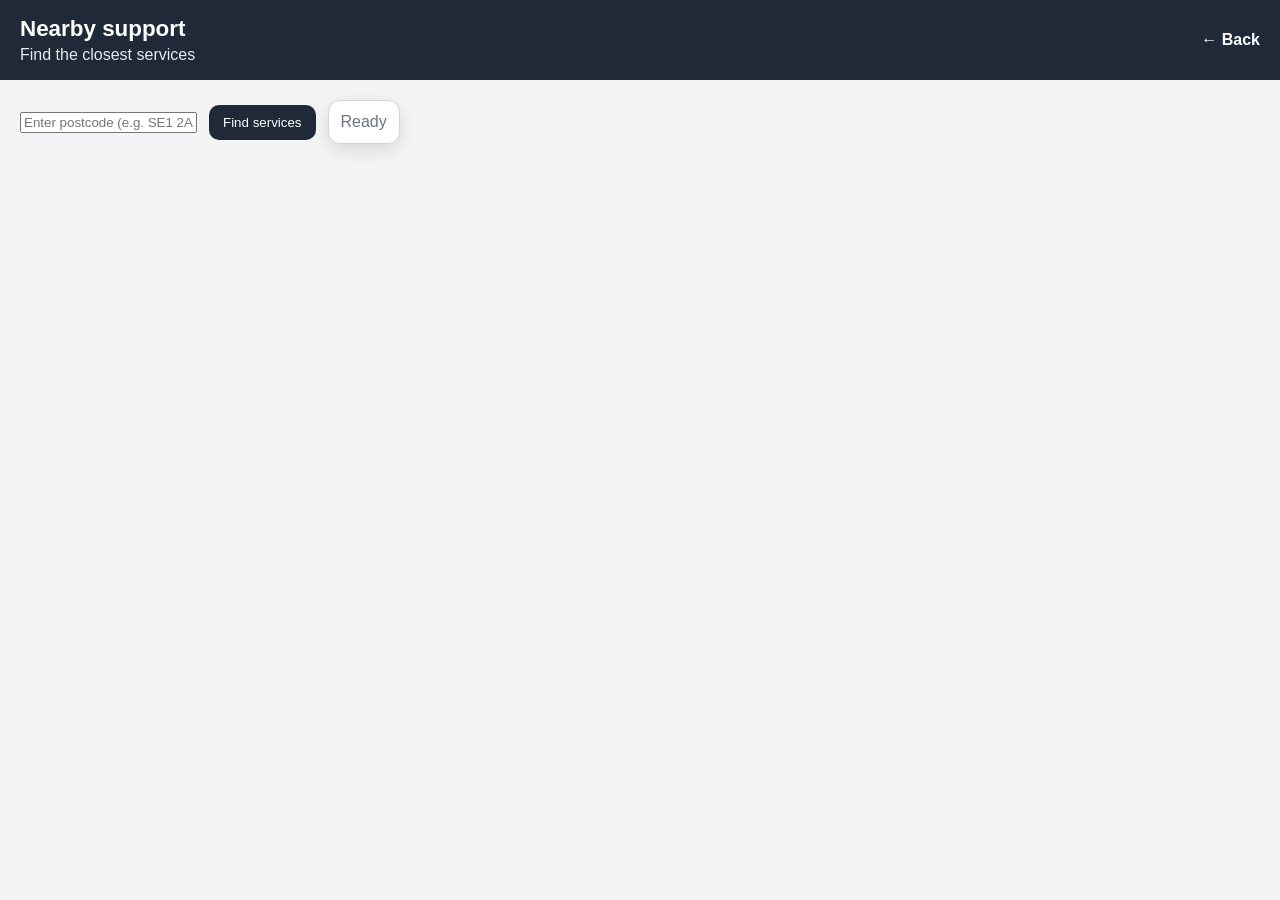
==== frontend/results.html @ 38171988 "Initial MVP commit" ====
<!DOCTYPE html>
<html lang="en">
<head>
<meta charset="UTF-8" />
<meta name="viewport" content="width=device-width, initial-scale=1.0" />
<title>Support Results</title>
<link rel="manifest" href="./manifest.json" />
<link rel="stylesheet" href="./styles.css" />
</head>
<body class="page-results">

<div class="app-shell">

<header class="app-header">
<div>
<h1 id="resultsTitle">Nearby support</h1>
<p id="resultsSubtitle">Find the closest services</p>
</div>
<a class="back-link" href="./index.html">← Back</a>
</header>

<main class="page-content">

<section class="results-toolbar">

<input
type="text"
id="postcodeInput"
placeholder="Enter postcode (e.g. SE1 2AA)"
class="postcode-input"
/>

<button id="searchBtn" class="primary-btn">
Find services
</button>

<div id="resultsStatus" class="status-box">
Ready
</div>

</section>

<section id="resultsList" class="results-list"></section>

</main>

</div>

<script src="./app.js"></script>
</body>
</html>
---- frontend/styles.css ----
:root {
  --bg: #f3f4f6;
  --panel: #ffffff;
  --text: #111827;
  --muted: #6b7280;
  --border: #d1d5db;
  --shadow: 0 6px 18px rgba(0, 0, 0, 0.12);
  --accent: #1f2937;
  --accent-2: #374151;
  --primary: #2563eb;
}

* {
  box-sizing: border-box;
}

html,
body {
  margin: 0;
  min-height: 100%;
  font-family: Arial, sans-serif;
  background: var(--bg);
  color: var(--text);
}

.app-shell {
  min-height: 100vh;
}

.app-header {
  background: var(--accent);
  color: white;
  padding: 16px 20px;
  display: flex;
  justify-content: space-between;
  align-items: center;
}

.app-header h1 {
  margin: 0 0 4px 0;
  font-size: 1.4rem;
}

.app-header p {
  margin: 0;
  opacity: 0.9;
}

.back-link {
  color: white;
  text-decoration: none;
  font-weight: bold;
}

.page-content {
  padding: 20px;
}

.hero-card,
.service-card,
.result-card,
.status-box {
  background: var(--panel);
  border: 1px solid var(--border);
  border-radius: 12px;
  box-shadow: var(--shadow);
}

.hero-card {
  padding: 18px;
  margin-bottom: 20px;
}

.hero-card h2 {
  margin-top: 0;
}

.category-grid {
  display: grid;
  grid-template-columns: repeat(auto-fit, minmax(220px, 1fr));
  gap: 16px;
}

.category-card {
  padding: 22px;
  min-height: 140px;
  border: none;
  border-radius: 14px;
  background: var(--panel);
  box-shadow: var(--shadow);
  text-align: left;
  cursor: pointer;
  transition: transform 0.15s ease;
}

.category-card:hover {
  transform: translateY(-2px);
}

.category-card-disabled {
  opacity: 0.55;
  cursor: not-allowed;
}

.category-title {
  display: block;
  font-size: 1.2rem;
  font-weight: bold;
  margin-bottom: 8px;
}

.category-subtitle {
  display: block;
  color: var(--muted);
  line-height: 1.4;
}

.results-toolbar {
  display: flex;
  gap: 12px;
  align-items: center;
  margin-bottom: 18px;
  flex-wrap: wrap;
}

.primary-btn {
  border: none;
  background: var(--accent);
  color: white;
  padding: 10px 14px;
  border-radius: 10px;
  cursor: pointer;
}

.status-box {
  padding: 12px;
  color: var(--muted);
}

.results-list {
  display: grid;
  gap: 14px;
}

.result-card {
  padding: 16px;
}

.result-card h3 {
  margin-top: 0;
  margin-bottom: 10px;
}

.result-meta {
  color: var(--muted);
  margin-bottom: 10px;
}

.result-actions {
  display: flex;
  gap: 10px;
  flex-wrap: wrap;
  margin-top: 12px;
}

.secondary-link,
.primary-link {
  display: inline-block;
  text-decoration: none;
  padding: 10px 12px;
  border-radius: 8px;
  font-weight: bold;
}

.primary-link {
  background: var(--accent);
  color: white;
}

.secondary-link {
  background: #e5e7eb;
  color: var(--text);
}

.service-layout {
  display: grid;
  grid-template-columns: 360px 1fr;
  min-height: calc(100vh - 80px);
}

.service-sidebar {
  padding: 16px;
  display: grid;
  gap: 14px;
  overflow-y: auto;
}

.service-card {
  padding: 16px;
}

.service-card h2,
.service-card h3 {
  margin-top: 0;
}

.service-map-section {
  padding: 16px 16px 16px 0;
}

#serviceMap {
  width: 100%;
  height: calc(100vh - 112px);
  border-radius: 14px;
  overflow: hidden;
  box-shadow: var(--shadow);
}

.directions-list {
  padding-left: 18px;
  margin-bottom: 0;
}

.directions-list li {
  margin-bottom: 10px;
}

.empty-state {
  background: white;
  padding: 18px;
  border-radius: 12px;
  border: 1px solid var(--border);
}

@media (max-width: 900px) {
  .service-layout {
    grid-template-columns: 1fr;
  }

  .service-map-section {
    padding: 0 16px 16px 16px;
  }

  #serviceMap {
    height: 55vh;
  }
}
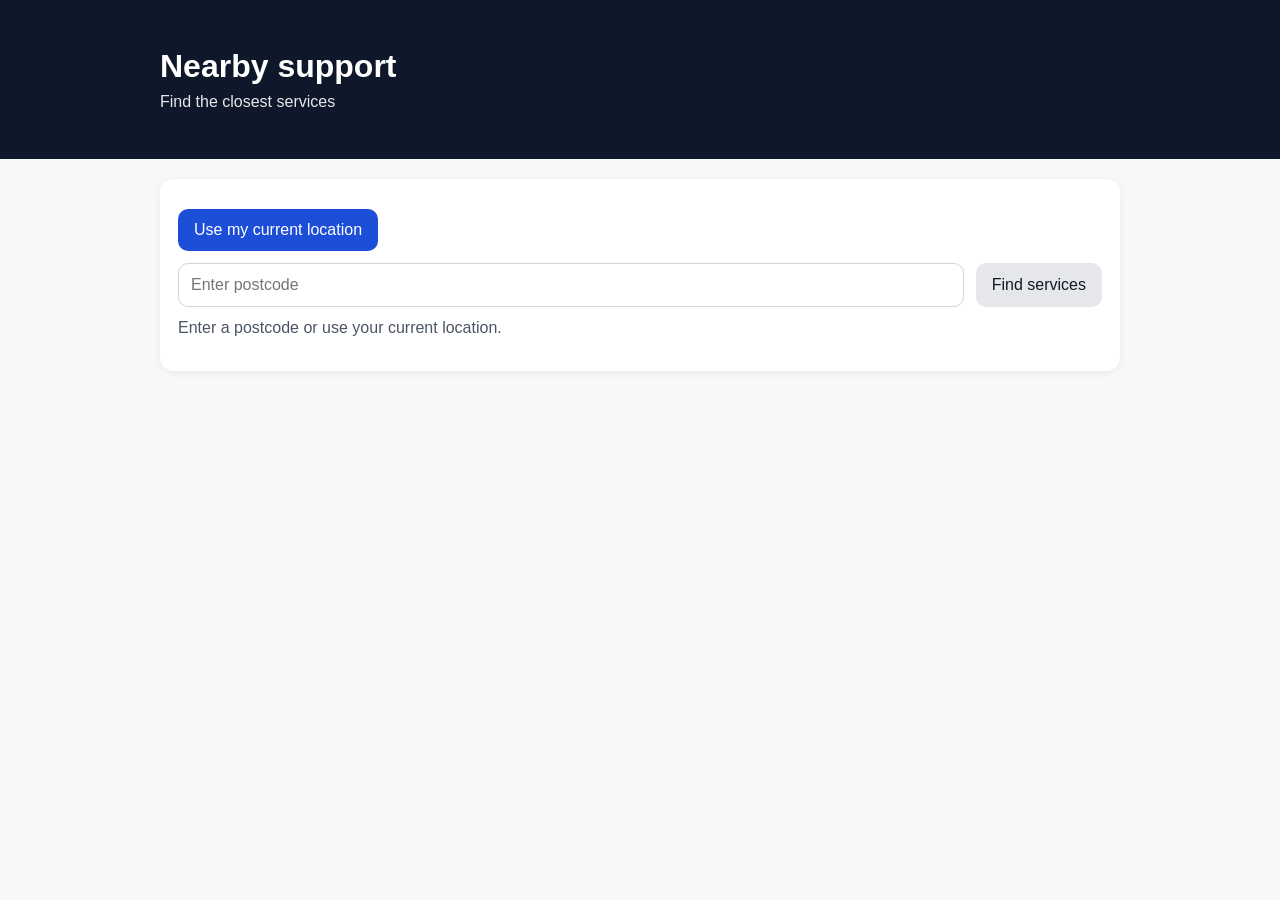
==== commit bac8eeac: "Add browser location support" ====
--- a/frontend/results.html
+++ b/frontend/results.html
@@ -1,51 +1,37 @@
 <!DOCTYPE html>
 <html lang="en">
 <head>
-<meta charset="UTF-8" />
-<meta name="viewport" content="width=device-width, initial-scale=1.0" />
-<title>Support Results</title>
-<link rel="manifest" href="./manifest.json" />
-<link rel="stylesheet" href="./styles.css" />
+  <meta charset="UTF-8" />
+  <meta name="viewport" content="width=device-width, initial-scale=1.0" />
+  <title>Nearby support</title>
+  <link rel="manifest" href="./manifest.json" />
+  <link rel="stylesheet" href="./styles.css" />
 </head>
-<body class="page-results">
+<body>
+  <header class="site-header">
+    <div class="container">
+      <h1>Nearby support</h1>
+      <p class="subtitle">Find the closest services</p>
+    </div>
+  </header>
 
-<div class="app-shell">
+  <main class="container">
+    <section class="location-panel">
+      <div class="location-actions">
+        <button id="resultsUseLocationBtn" class="primary-btn" type="button">Use my current location</button>
+      </div>
 
-<header class="app-header">
-<div>
-<h1 id="resultsTitle">Nearby support</h1>
-<p id="resultsSubtitle">Find the closest services</p>
-</div>
-<a class="back-link" href="./index.html">← Back</a>
-</header>
+      <div class="postcode-row">
+        <input id="postcodeInput" type="text" placeholder="Enter postcode" />
+        <button id="searchBtn" class="secondary-btn" type="button">Find services</button>
+      </div>
 
-<main class="page-content">
+      <p id="resultsStatus" class="status-text">Enter a postcode or use your current location.</p>
+    </section>
 
-<section class="results-toolbar">
+    <section id="resultsList" class="results-list"></section>
+  </main>
 
-<input
-type="text"
-id="postcodeInput"
-placeholder="Enter postcode (e.g. SE1 2AA)"
-class="postcode-input"
-/>
-
-<button id="searchBtn" class="primary-btn">
-Find services
-</button>
-
-<div id="resultsStatus" class="status-box">
-Ready
-</div>
-
-</section>
-
-<section id="resultsList" class="results-list"></section>
-
-</main>
-
-</div>
-
-<script src="./app.js"></script>
+  <script src="./app.js"></script>
 </body>
 </html>
--- a/frontend/styles.css
+++ b/frontend/styles.css
@@ -1,247 +1,131 @@
-:root {
-  --bg: #f3f4f6;
-  --panel: #ffffff;
-  --text: #111827;
-  --muted: #6b7280;
-  --border: #d1d5db;
-  --shadow: 0 6px 18px rgba(0, 0, 0, 0.12);
-  --accent: #1f2937;
-  --accent-2: #374151;
-  --primary: #2563eb;
+body {
+  margin: 0;
+  font-family: Arial, sans-serif;
+  background: #f7f8fa;
+  color: #1f2937;
 }
 
-* {
-  box-sizing: border-box;
+.container {
+  max-width: 960px;
+  margin: 0 auto;
+  padding: 20px;
 }
 
-html,
-body {
-  margin: 0;
-  min-height: 100%;
-  font-family: Arial, sans-serif;
-  background: var(--bg);
-  color: var(--text);
+.site-header {
+  background: #0f172a;
+  color: white;
+  padding: 28px 0;
 }
 
-.app-shell {
-  min-height: 100vh;
+.site-header h1 {
+  margin: 0 0 8px 0;
 }
 
-.app-header {
-  background: var(--accent);
-  color: white;
-  padding: 16px 20px;
-  display: flex;
-  justify-content: space-between;
-  align-items: center;
-}
-
-.app-header h1 {
-  margin: 0 0 4px 0;
-  font-size: 1.4rem;
-}
-
-.app-header p {
+.subtitle {
   margin: 0;
   opacity: 0.9;
 }
 
-.back-link {
-  color: white;
-  text-decoration: none;
-  font-weight: bold;
+.location-panel,
+.detail-card,
+.result-card {
+  background: white;
+  border-radius: 14px;
+  padding: 18px;
+  margin-bottom: 18px;
+  box-shadow: 0 2px 8px rgba(0, 0, 0, 0.06);
 }
 
-.page-content {
-  padding: 20px;
+.location-actions,
+.postcode-row,
+.service-actions {
+  display: flex;
+  gap: 12px;
+  flex-wrap: wrap;
+  margin-top: 12px;
 }
 
-.hero-card,
-.service-card,
-.result-card,
-.status-box {
-  background: var(--panel);
-  border: 1px solid var(--border);
-  border-radius: 12px;
-  box-shadow: var(--shadow);
+.postcode-row input {
+  flex: 1;
+  min-width: 220px;
+  padding: 12px;
+  border: 1px solid #d1d5db;
+  border-radius: 10px;
+  font-size: 16px;
 }
 
-.hero-card {
-  padding: 18px;
-  margin-bottom: 20px;
+.primary-btn,
+.secondary-btn {
+  border: none;
+  border-radius: 10px;
+  padding: 12px 16px;
+  font-size: 16px;
+  cursor: pointer;
+  text-decoration: none;
+  display: inline-block;
 }
 
-.hero-card h2 {
-  margin-top: 0;
+.primary-btn {
+  background: #1d4ed8;
+  color: white;
+}
+
+.secondary-btn {
+  background: #e5e7eb;
+  color: #111827;
+}
+
+.status-text,
+.helper-text {
+  margin-top: 12px;
+  color: #4b5563;
 }
 
 .category-grid {
   display: grid;
   grid-template-columns: repeat(auto-fit, minmax(220px, 1fr));
   gap: 16px;
+  margin-top: 16px;
 }
 
 .category-card {
-  padding: 22px;
-  min-height: 140px;
-  border: none;
+  background: white;
+  border: 1px solid #e5e7eb;
   border-radius: 14px;
-  background: var(--panel);
-  box-shadow: var(--shadow);
+  padding: 18px;
   text-align: left;
   cursor: pointer;
-  transition: transform 0.15s ease;
+  transition: 0.2s ease;
 }
 
 .category-card:hover {
-  transform: translateY(-2px);
+  border-color: #93c5fd;
+  transform: translateY(-1px);
 }
 
-.category-card-disabled {
-  opacity: 0.55;
-  cursor: not-allowed;
-}
-
-.category-title {
-  display: block;
-  font-size: 1.2rem;
-  font-weight: bold;
+.category-card h3 {
+  margin-top: 0;
   margin-bottom: 8px;
 }
 
-.category-subtitle {
-  display: block;
-  color: var(--muted);
-  line-height: 1.4;
-}
-
-.results-toolbar {
+.results-list {
   display: flex;
-  gap: 12px;
-  align-items: center;
-  margin-bottom: 18px;
-  flex-wrap: wrap;
-}
-
-.primary-btn {
-  border: none;
-  background: var(--accent);
-  color: white;
-  padding: 10px 14px;
-  border-radius: 10px;
-  cursor: pointer;
-}
-
-.status-box {
-  padding: 12px;
-  color: var(--muted);
-}
-
-.results-list {
-  display: grid;
+  flex-direction: column;
   gap: 14px;
 }
 
-.result-card {
-  padding: 16px;
+.service-map {
+  width: 100%;
+  height: 420px;
+  border-radius: 12px;
 }
 
-.result-card h3 {
-  margin-top: 0;
-  margin-bottom: 10px;
-}
-
-.result-meta {
-  color: var(--muted);
-  margin-bottom: 10px;
-}
-
-.result-actions {
-  display: flex;
-  gap: 10px;
-  flex-wrap: wrap;
-  margin-top: 12px;
-}
-
-.secondary-link,
-.primary-link {
-  display: inline-block;
-  text-decoration: none;
-  padding: 10px 12px;
-  border-radius: 8px;
-  font-weight: bold;
-}
-
-.primary-link {
-  background: var(--accent);
-  color: white;
-}
-
-.secondary-link {
-  background: #e5e7eb;
-  color: var(--text);
-}
-
-.service-layout {
-  display: grid;
-  grid-template-columns: 360px 1fr;
-  min-height: calc(100vh - 80px);
-}
-
-.service-sidebar {
-  padding: 16px;
-  display: grid;
-  gap: 14px;
-  overflow-y: auto;
-}
-
-.service-card {
-  padding: 16px;
-}
-
-.service-card h2,
-.service-card h3 {
-  margin-top: 0;
-}
-
-.service-map-section {
-  padding: 16px 16px 16px 0;
-}
-
-#serviceMap {
-  width: 100%;
-  height: calc(100vh - 112px);
-  border-radius: 14px;
-  overflow: hidden;
-  box-shadow: var(--shadow);
-}
-
-.directions-list {
-  padding-left: 18px;
-  margin-bottom: 0;
-}
-
-.directions-list li {
-  margin-bottom: 10px;
-}
-
-.empty-state {
-  background: white;
-  padding: 18px;
-  border-radius: 12px;
-  border: 1px solid var(--border);
-}
-
-@media (max-width: 900px) {
-  .service-layout {
-    grid-template-columns: 1fr;
+@media (max-width: 640px) {
+  .container {
+    padding: 16px;
   }
 
-  .service-map-section {
-    padding: 0 16px 16px 16px;
+  .service-map {
+    height: 320px;
   }
-
-  #serviceMap {
-    height: 55vh;
-  }
-}+}
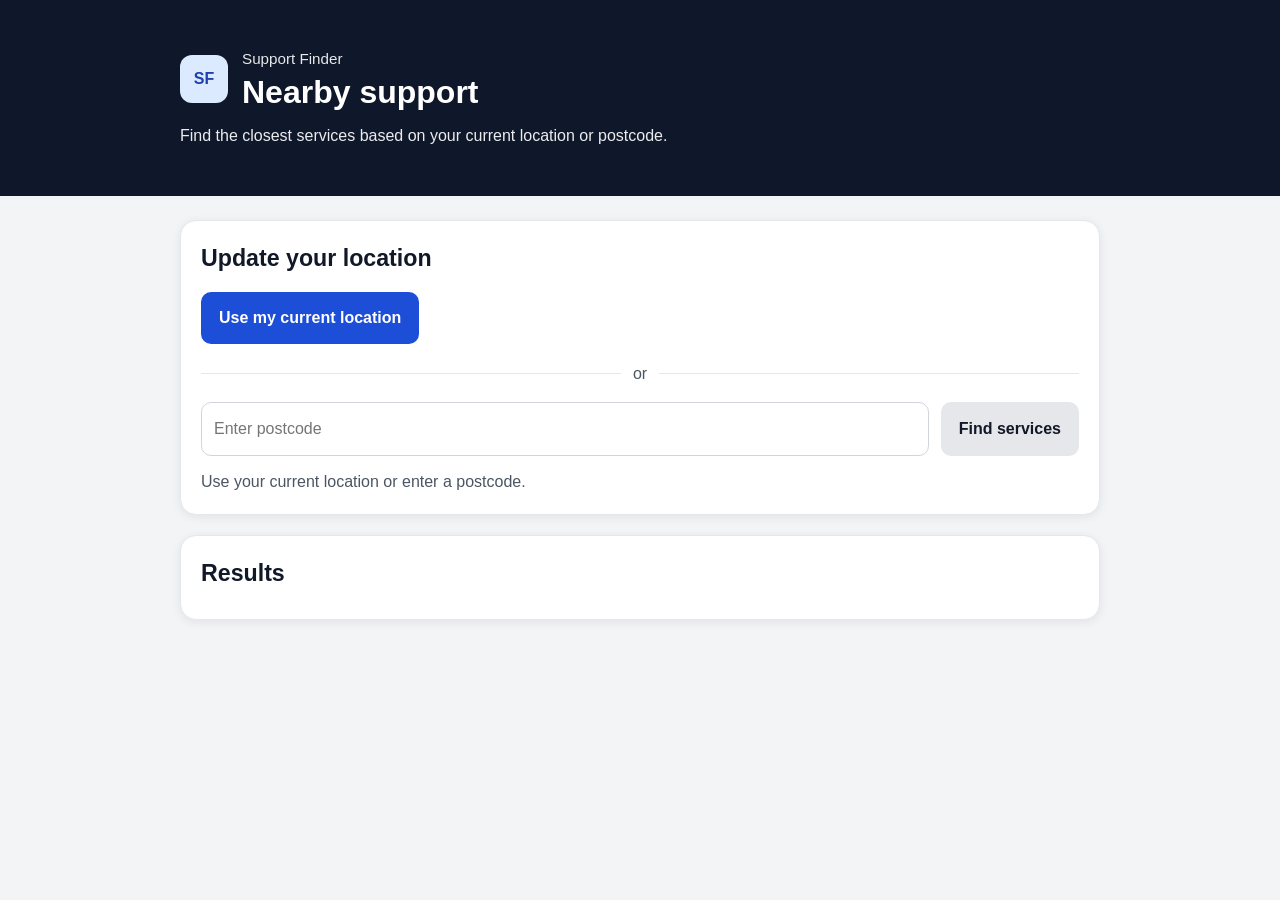
==== commit e5dabb2e: "Revamp GUI for simpler user experience" ====
--- a/frontend/results.html
+++ b/frontend/results.html
@@ -1,37 +1,63 @@
 <!DOCTYPE html>
 <html lang="en">
-<head>
-  <meta charset="UTF-8" />
-  <meta name="viewport" content="width=device-width, initial-scale=1.0" />
-  <title>Nearby support</title>
-  <link rel="manifest" href="./manifest.json" />
-  <link rel="stylesheet" href="./styles.css" />
-</head>
-<body>
-  <header class="site-header">
-    <div class="container">
-      <h1>Nearby support</h1>
-      <p class="subtitle">Find the closest services</p>
-    </div>
-  </header>
+  <head>
+    <meta charset="UTF-8" />
+    <meta name="viewport" content="width=device-width, initial-scale=1.0" />
+    <title>Nearby support</title>
+    <link rel="manifest" href="./manifest.json" />
+    <link rel="stylesheet" href="./styles.css" />
+  </head>
+  <body>
+    <a class="skip-link" href="#main-content">Skip to main content</a>
 
-  <main class="container">
-    <section class="location-panel">
-      <div class="location-actions">
-        <button id="resultsUseLocationBtn" class="primary-btn" type="button">Use my current location</button>
+    <header class="site-header">
+      <div class="container">
+        <div class="brand-row">
+          <div class="brand-mark" aria-hidden="true">SF</div>
+          <div>
+            <p class="eyebrow">Support Finder</p>
+            <h1>Nearby support</h1>
+          </div>
+        </div>
+        <p class="subtitle">Find the closest services based on your current location or postcode.</p>
       </div>
+    </header>
 
-      <div class="postcode-row">
-        <input id="postcodeInput" type="text" placeholder="Enter postcode" />
-        <button id="searchBtn" class="secondary-btn" type="button">Find services</button>
-      </div>
+    <main id="main-content" class="container page-stack">
+      <section class="hero-card">
+        <h2 class="section-title">Update your location</h2>
 
-      <p id="resultsStatus" class="status-text">Enter a postcode or use your current location.</p>
-    </section>
+        <div class="location-actions">
+          <button id="resultsUseLocationBtn" class="primary-btn" type="button">
+            Use my current location
+          </button>
+        </div>
 
-    <section id="resultsList" class="results-list"></section>
-  </main>
+        <div class="divider-with-text">
+          <span>or</span>
+        </div>
 
-  <script src="./app.js"></script>
-</body>
-</html>+        <div class="postcode-row">
+          <label class="sr-only" for="postcodeInput">Enter postcode</label>
+          <input id="postcodeInput" type="text" placeholder="Enter postcode" />
+          <button id="searchBtn" class="secondary-btn" type="button">
+            Find services
+          </button>
+        </div>
+
+        <p id="resultsStatus" class="status-text" aria-live="polite">
+          Use your current location or enter a postcode.
+        </p>
+      </section>
+
+      <section class="content-section">
+        <div class="results-header">
+          <h2 class="section-title">Results</h2>
+        </div>
+        <section id="resultsList" class="results-list"></section>
+      </section>
+    </main>
+
+    <script src="./app.js"></script>
+  </body>
+</html>
--- a/frontend/styles.css
+++ b/frontend/styles.css
@@ -1,8 +1,61 @@
+:root {
+  --bg: #f3f4f6;
+  --surface: #ffffff;
+  --text: #111827;
+  --muted: #4b5563;
+  --border: #d1d5db;
+  --border-soft: #e5e7eb;
+  --primary: #1d4ed8;
+  --primary-dark: #1e40af;
+  --header: #0f172a;
+  --success: #065f46;
+  --shadow: 0 2px 10px rgba(15, 23, 42, 0.08);
+  --radius: 16px;
+  --radius-sm: 10px;
+  --focus: 3px solid #f59e0b;
+}
+
+* {
+  box-sizing: border-box;
+}
+
+html {
+  font-size: 16px;
+}
+
 body {
   margin: 0;
   font-family: Arial, sans-serif;
-  background: #f7f8fa;
-  color: #1f2937;
+  background: var(--bg);
+  color: var(--text);
+  line-height: 1.5;
+}
+
+a {
+  color: var(--primary-dark);
+}
+
+button,
+input,
+a {
+  font: inherit;
+}
+
+.skip-link {
+  position: absolute;
+  left: -9999px;
+  top: auto;
+}
+
+.skip-link:focus {
+  left: 16px;
+  top: 16px;
+  background: #ffffff;
+  color: #000000;
+  padding: 10px 14px;
+  z-index: 1000;
+  border-radius: 8px;
+  outline: var(--focus);
 }
 
 .container {
@@ -11,29 +64,81 @@
   padding: 20px;
 }
 
+.page-stack {
+  display: flex;
+  flex-direction: column;
+  gap: 20px;
+  padding-top: 24px;
+  padding-bottom: 32px;
+}
+
 .site-header {
-  background: #0f172a;
-  color: white;
+  background: var(--header);
+  color: #ffffff;
   padding: 28px 0;
 }
 
+.brand-row {
+  display: flex;
+  align-items: center;
+  gap: 14px;
+}
+
+.brand-mark {
+  width: 48px;
+  height: 48px;
+  border-radius: 12px;
+  background: #dbeafe;
+  color: var(--primary-dark);
+  display: flex;
+  align-items: center;
+  justify-content: center;
+  font-weight: 700;
+}
+
+.eyebrow {
+  margin: 0 0 4px 0;
+  font-size: 0.95rem;
+  opacity: 0.9;
+}
+
 .site-header h1 {
-  margin: 0 0 8px 0;
+  margin: 0;
+  font-size: 2rem;
+  line-height: 1.1;
 }
 
 .subtitle {
-  margin: 0;
-  opacity: 0.9;
-}
-
-.location-panel,
+  margin: 14px 0 0 0;
+  max-width: 720px;
+  color: rgba(255, 255, 255, 0.92);
+}
+
+.hero-card,
+.content-section,
 .detail-card,
 .result-card {
-  background: white;
-  border-radius: 14px;
-  padding: 18px;
-  margin-bottom: 18px;
-  box-shadow: 0 2px 8px rgba(0, 0, 0, 0.06);
+  background: var(--surface);
+  border: 1px solid var(--border-soft);
+  border-radius: var(--radius);
+  box-shadow: var(--shadow);
+}
+
+.hero-card,
+.content-section,
+.detail-card {
+  padding: 20px;
+}
+
+.section-title {
+  margin: 0 0 8px 0;
+  font-size: 1.45rem;
+}
+
+.helper-text,
+.status-text {
+  margin: 0;
+  color: var(--muted);
 }
 
 .location-actions,
@@ -42,60 +147,100 @@
   display: flex;
   gap: 12px;
   flex-wrap: wrap;
-  margin-top: 12px;
+  margin-top: 16px;
+}
+
+.divider-with-text {
+  display: flex;
+  align-items: center;
+  gap: 12px;
+  margin: 18px 0 6px;
+  color: var(--muted);
+}
+
+.divider-with-text::before,
+.divider-with-text::after {
+  content: "";
+  flex: 1;
+  height: 1px;
+  background: var(--border-soft);
 }
 
 .postcode-row input {
   flex: 1;
   min-width: 220px;
-  padding: 12px;
-  border: 1px solid #d1d5db;
-  border-radius: 10px;
-  font-size: 16px;
+  padding: 14px 12px;
+  border: 1px solid var(--border);
+  border-radius: var(--radius-sm);
+  background: #ffffff;
+}
+
+.postcode-row input:focus,
+.primary-btn:focus,
+.secondary-btn:focus,
+.category-card:focus,
+.result-action-btn:focus,
+.service-actions a:focus {
+  outline: var(--focus);
+  outline-offset: 2px;
 }
 
 .primary-btn,
-.secondary-btn {
+.secondary-btn,
+.result-action-btn {
   border: none;
-  border-radius: 10px;
-  padding: 12px 16px;
-  font-size: 16px;
+  border-radius: var(--radius-sm);
+  padding: 14px 18px;
   cursor: pointer;
   text-decoration: none;
-  display: inline-block;
+  display: inline-flex;
+  align-items: center;
+  justify-content: center;
+  min-height: 48px;
+  font-weight: 600;
 }
 
 .primary-btn {
-  background: #1d4ed8;
-  color: white;
-}
-
-.secondary-btn {
+  background: var(--primary);
+  color: #ffffff;
+}
+
+.primary-btn:hover {
+  background: var(--primary-dark);
+}
+
+.secondary-btn,
+.result-action-btn.secondary {
   background: #e5e7eb;
-  color: #111827;
-}
-
-.status-text,
-.helper-text {
-  margin-top: 12px;
-  color: #4b5563;
+  color: var(--text);
+}
+
+.secondary-btn:hover,
+.result-action-btn.secondary:hover {
+  background: #d1d5db;
+}
+
+.status-text {
+  margin-top: 14px;
+  font-weight: 500;
 }
 
 .category-grid {
   display: grid;
-  grid-template-columns: repeat(auto-fit, minmax(220px, 1fr));
+  grid-template-columns: repeat(auto-fit, minmax(210px, 1fr));
   gap: 16px;
-  margin-top: 16px;
+  margin-top: 18px;
 }
 
 .category-card {
-  background: white;
-  border: 1px solid #e5e7eb;
-  border-radius: 14px;
+  border: 2px solid var(--border-soft);
+  border-radius: var(--radius);
   padding: 18px;
+  background: #ffffff;
+  cursor: pointer;
   text-align: left;
-  cursor: pointer;
-  transition: 0.2s ease;
+  min-height: 150px;
+  transition: border-color 0.2s ease, transform 0.2s ease;
 }
 
 .category-card:hover {
@@ -104,14 +249,86 @@
 }
 
 .category-card h3 {
-  margin-top: 0;
-  margin-bottom: 8px;
+  margin: 10px 0 8px;
+  font-size: 1.2rem;
+}
+
+.category-card p {
+  margin: 0;
+  color: var(--muted);
+}
+
+.category-icon {
+  font-size: 1.6rem;
+}
+
+.results-header {
+  display: flex;
+  align-items: center;
+  justify-content: space-between;
 }
 
 .results-list {
   display: flex;
   flex-direction: column;
+  gap: 16px;
+}
+
+.result-card {
+  padding: 18px;
+}
+
+.result-card h3 {
+  margin: 0 0 8px 0;
+  font-size: 1.25rem;
+}
+
+.result-meta {
+  display: flex;
+  flex-wrap: wrap;
   gap: 14px;
+  color: var(--muted);
+  margin-bottom: 14px;
+}
+
+.result-actions {
+  display: flex;
+  gap: 10px;
+  flex-wrap: wrap;
+}
+
+.detail-card-header {
+  margin-bottom: 14px;
+}
+
+.summary-grid {
+  display: grid;
+  grid-template-columns: repeat(2, minmax(0, 1fr));
+  gap: 14px;
+}
+
+.summary-item {
+  background: #f9fafb;
+  border: 1px solid var(--border-soft);
+  border-radius: 12px;
+  padding: 14px;
+}
+
+.summary-item-wide {
+  grid-column: 1 / -1;
+}
+
+.summary-label {
+  display: block;
+  font-size: 0.95rem;
+  color: var(--muted);
+  margin-bottom: 6px;
+}
+
+.summary-value {
+  display: block;
+  font-weight: 600;
+  word-break: break-word;
 }
 
 .service-map {
@@ -120,11 +337,38 @@
   border-radius: 12px;
 }
 
-@media (max-width: 640px) {
+.sr-only {
+  position: absolute;
+  width: 1px;
+  height: 1px;
+  margin: -1px;
+  padding: 0;
+  overflow: hidden;
+  border: 0;
+  clip: rect(0 0 0 0);
+}
+
+@media (max-width: 700px) {
   .container {
     padding: 16px;
   }
 
+  .site-header h1 {
+    font-size: 1.7rem;
+  }
+
+  .brand-row {
+    align-items: flex-start;
+  }
+
+  .summary-grid {
+    grid-template-columns: 1fr;
+  }
+
+  .summary-item-wide {
+    grid-column: auto;
+  }
+
   .service-map {
     height: 320px;
   }
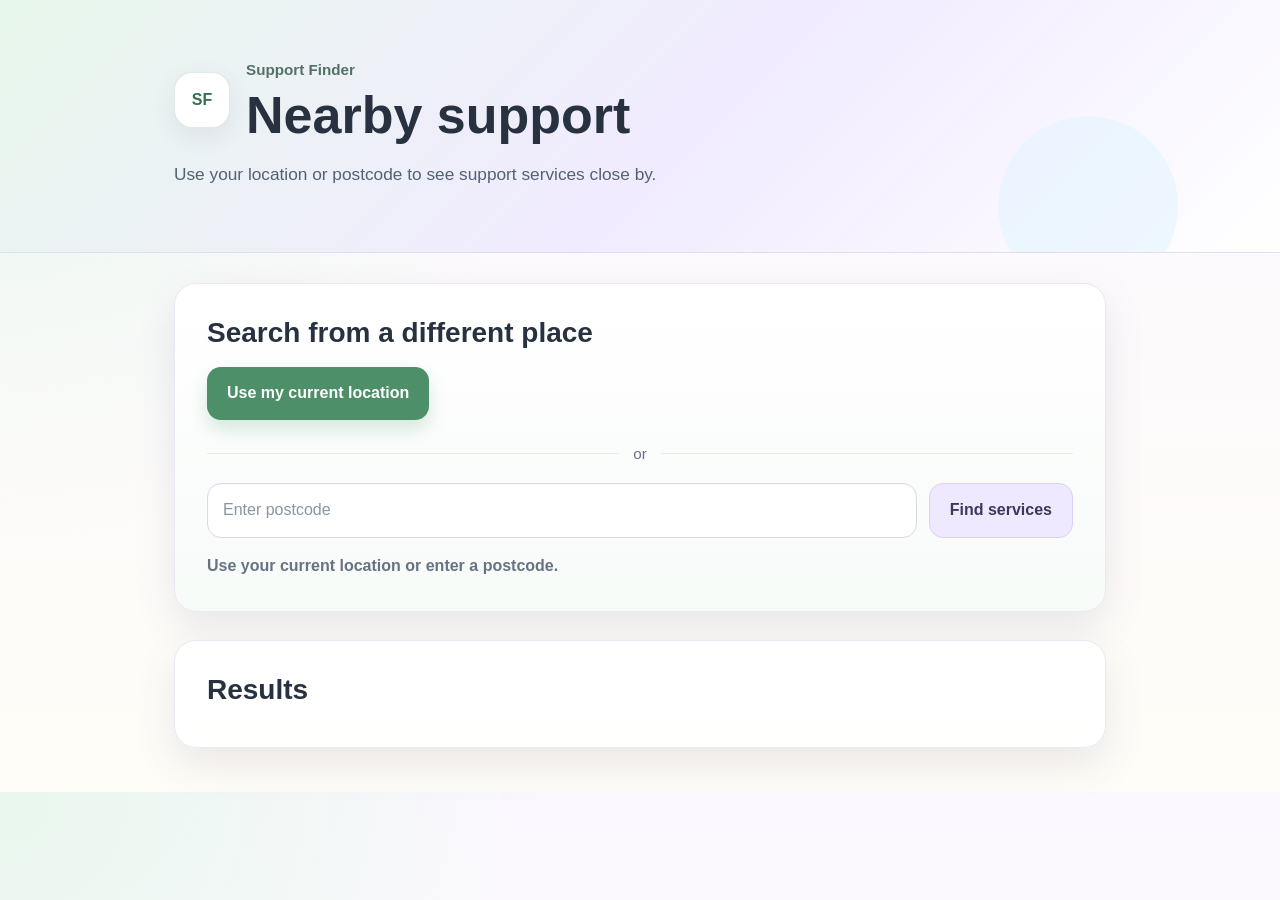
==== commit 95a13599: "Refresh Support Finder visual design" ====
--- a/frontend/results.html
+++ b/frontend/results.html
@@ -19,13 +19,13 @@
             <h1>Nearby support</h1>
           </div>
         </div>
-        <p class="subtitle">Find the closest services based on your current location or postcode.</p>
+        <p class="subtitle">Use your location or postcode to see support services close by.</p>
       </div>
     </header>
 
     <main id="main-content" class="container page-stack">
       <section class="hero-card">
-        <h2 class="section-title">Update your location</h2>
+        <h2 class="section-title">Search from a different place</h2>
 
         <div class="location-actions">
           <button id="resultsUseLocationBtn" class="primary-btn" type="button">
--- a/frontend/styles.css
+++ b/frontend/styles.css
@@ -1,18 +1,26 @@
 :root {
-  --bg: #f3f4f6;
+  --bg: #fbf8ff;
+  --bg-warm: #fffdf7;
   --surface: #ffffff;
-  --text: #111827;
-  --muted: #4b5563;
-  --border: #d1d5db;
-  --border-soft: #e5e7eb;
-  --primary: #1d4ed8;
-  --primary-dark: #1e40af;
-  --header: #0f172a;
-  --success: #065f46;
-  --shadow: 0 2px 10px rgba(15, 23, 42, 0.08);
-  --radius: 16px;
-  --radius-sm: 10px;
-  --focus: 3px solid #f59e0b;
+  --surface-soft: #f7fbf8;
+  --text: #27313f;
+  --muted: #657383;
+  --border: #dcd8ea;
+  --border-soft: #ebe7f4;
+  --primary: #4d8f68;
+  --primary-dark: #32704e;
+  --secondary: #efe9ff;
+  --secondary-dark: #dcd0fb;
+  --accent-blue: #e8f5ff;
+  --accent-green: #e8f7ec;
+  --accent-lavender: #f0eaff;
+  --accent-warm: #fff7e8;
+  --success: #32704e;
+  --shadow: 0 16px 40px rgba(84, 76, 119, 0.12);
+  --shadow-soft: 0 8px 24px rgba(84, 76, 119, 0.09);
+  --radius: 22px;
+  --radius-sm: 14px;
+  --focus: 3px solid #8f7fe8;
 }
 
 * {
@@ -26,13 +34,15 @@
 body {
   margin: 0;
   font-family: Arial, sans-serif;
-  background: var(--bg);
+  background:
+    radial-gradient(circle at top left, rgba(231, 247, 236, 0.9), transparent 34rem),
+    linear-gradient(180deg, var(--bg) 0%, var(--bg-warm) 100%);
   color: var(--text);
-  line-height: 1.5;
+  line-height: 1.55;
 }
 
 a {
-  color: var(--primary-dark);
+  color: #4f46a8;
 }
 
 button,
@@ -51,45 +61,67 @@
   left: 16px;
   top: 16px;
   background: #ffffff;
-  color: #000000;
+  color: var(--text);
   padding: 10px 14px;
   z-index: 1000;
-  border-radius: 8px;
+  border-radius: 10px;
   outline: var(--focus);
 }
 
 .container {
-  max-width: 960px;
+  max-width: 980px;
   margin: 0 auto;
-  padding: 20px;
+  padding: 24px;
 }
 
 .page-stack {
   display: flex;
   flex-direction: column;
-  gap: 20px;
-  padding-top: 24px;
-  padding-bottom: 32px;
+  gap: 28px;
+  padding-top: 30px;
+  padding-bottom: 44px;
 }
 
 .site-header {
-  background: var(--header);
-  color: #ffffff;
-  padding: 28px 0;
+  position: relative;
+  overflow: hidden;
+  background:
+    linear-gradient(135deg, rgba(232, 247, 236, 0.96) 0%, rgba(240, 234, 255, 0.96) 54%, #ffffff 100%);
+  color: var(--text);
+  padding: 34px 0 40px;
+  border-bottom: 1px solid rgba(220, 216, 234, 0.72);
+}
+
+.site-header::after {
+  content: "";
+  position: absolute;
+  right: clamp(18px, 8vw, 120px);
+  bottom: -44px;
+  width: 180px;
+  height: 180px;
+  border-radius: 50%;
+  background: rgba(232, 245, 255, 0.72);
+}
+
+.site-header .container {
+  position: relative;
+  z-index: 1;
 }
 
 .brand-row {
   display: flex;
   align-items: center;
-  gap: 14px;
+  gap: 16px;
 }
 
 .brand-mark {
-  width: 48px;
-  height: 48px;
-  border-radius: 12px;
-  background: #dbeafe;
+  width: 56px;
+  height: 56px;
+  border-radius: 18px;
+  background: #ffffff;
   color: var(--primary-dark);
+  border: 1px solid rgba(77, 143, 104, 0.18);
+  box-shadow: var(--shadow-soft);
   display: flex;
   align-items: center;
   justify-content: center;
@@ -97,28 +129,32 @@
 }
 
 .eyebrow {
-  margin: 0 0 4px 0;
+  margin: 0 0 5px 0;
   font-size: 0.95rem;
-  opacity: 0.9;
+  color: #557066;
+  font-weight: 700;
 }
 
 .site-header h1 {
   margin: 0;
-  font-size: 2rem;
-  line-height: 1.1;
+  max-width: 760px;
+  font-size: clamp(2rem, 5vw, 3.25rem);
+  line-height: 1.08;
+  letter-spacing: 0;
 }
 
 .subtitle {
-  margin: 14px 0 0 0;
-  max-width: 720px;
-  color: rgba(255, 255, 255, 0.92);
+  margin: 18px 0 0 0;
+  max-width: 690px;
+  color: #526273;
+  font-size: 1.08rem;
 }
 
 .hero-card,
 .content-section,
 .detail-card,
 .result-card {
-  background: var(--surface);
+  background: rgba(255, 255, 255, 0.94);
   border: 1px solid var(--border-soft);
   border-radius: var(--radius);
   box-shadow: var(--shadow);
@@ -127,12 +163,19 @@
 .hero-card,
 .content-section,
 .detail-card {
-  padding: 20px;
+  padding: clamp(22px, 4vw, 32px);
+}
+
+.hero-card {
+  background:
+    linear-gradient(180deg, rgba(255, 255, 255, 0.98), rgba(247, 251, 248, 0.98));
 }
 
 .section-title {
   margin: 0 0 8px 0;
-  font-size: 1.45rem;
+  font-size: clamp(1.35rem, 3vw, 1.75rem);
+  line-height: 1.2;
+  letter-spacing: 0;
 }
 
 .helper-text,
@@ -147,15 +190,16 @@
   display: flex;
   gap: 12px;
   flex-wrap: wrap;
-  margin-top: 16px;
+  margin-top: 18px;
 }
 
 .divider-with-text {
   display: flex;
   align-items: center;
-  gap: 12px;
-  margin: 18px 0 6px;
+  gap: 14px;
+  margin: 22px 0 8px;
   color: var(--muted);
+  font-size: 0.95rem;
 }
 
 .divider-with-text::before,
@@ -169,10 +213,17 @@
 .postcode-row input {
   flex: 1;
   min-width: 220px;
-  padding: 14px 12px;
+  min-height: 52px;
+  padding: 14px 15px;
   border: 1px solid var(--border);
   border-radius: var(--radius-sm);
   background: #ffffff;
+  color: var(--text);
+  box-shadow: inset 0 1px 2px rgba(84, 76, 119, 0.04);
+}
+
+.postcode-row input::placeholder {
+  color: #8a95a3;
 }
 
 .postcode-row input:focus,
@@ -182,7 +233,7 @@
 .result-action-btn:focus,
 .service-actions a:focus {
   outline: var(--focus);
-  outline-offset: 2px;
+  outline-offset: 3px;
 }
 
 .primary-btn,
@@ -190,67 +241,95 @@
 .result-action-btn {
   border: none;
   border-radius: var(--radius-sm);
-  padding: 14px 18px;
+  padding: 14px 20px;
   cursor: pointer;
   text-decoration: none;
   display: inline-flex;
   align-items: center;
   justify-content: center;
-  min-height: 48px;
-  font-weight: 600;
+  min-height: 52px;
+  font-weight: 700;
+  transition: background 0.2s ease, box-shadow 0.2s ease, transform 0.2s ease;
 }
 
 .primary-btn {
   background: var(--primary);
   color: #ffffff;
+  box-shadow: 0 10px 18px rgba(77, 143, 104, 0.2);
 }
 
 .primary-btn:hover {
   background: var(--primary-dark);
+  transform: translateY(-1px);
 }
 
 .secondary-btn,
 .result-action-btn.secondary {
-  background: #e5e7eb;
-  color: var(--text);
+  background: var(--secondary);
+  color: #3f375d;
+  border: 1px solid var(--secondary-dark);
 }
 
 .secondary-btn:hover,
 .result-action-btn.secondary:hover {
-  background: #d1d5db;
+  background: var(--secondary-dark);
+  transform: translateY(-1px);
 }
 
 .status-text {
-  margin-top: 14px;
-  font-weight: 500;
+  margin-top: 16px;
+  font-weight: 600;
 }
 
 .category-grid {
   display: grid;
   grid-template-columns: repeat(auto-fit, minmax(210px, 1fr));
-  gap: 16px;
-  margin-top: 18px;
+  gap: 18px;
+  margin-top: 22px;
 }
 
 .category-card {
-  border: 2px solid var(--border-soft);
-  border-radius: var(--radius);
-  padding: 18px;
+  position: relative;
+  overflow: hidden;
+  border: 1px solid var(--border-soft);
+  border-radius: 20px;
+  padding: 20px;
   background: #ffffff;
+  color: var(--text);
   cursor: pointer;
   text-align: left;
-  min-height: 150px;
-  transition: border-color 0.2s ease, transform 0.2s ease;
+  min-height: 174px;
+  box-shadow: 0 8px 22px rgba(84, 76, 119, 0.07);
+  transition: border-color 0.2s ease, box-shadow 0.2s ease, transform 0.2s ease;
+}
+
+.category-card::after {
+  content: "";
+  position: absolute;
+  inset: auto -24px -54px auto;
+  width: 118px;
+  height: 118px;
+  border-radius: 50%;
+  background: rgba(232, 245, 255, 0.78);
 }
 
 .category-card:hover {
-  border-color: #93c5fd;
-  transform: translateY(-1px);
+  border-color: #c7d8ce;
+  box-shadow: 0 14px 32px rgba(84, 76, 119, 0.13);
+  transform: translateY(-2px);
+}
+
+.category-card h3,
+.category-card p,
+.category-icon {
+  position: relative;
+  z-index: 1;
 }
 
 .category-card h3 {
-  margin: 10px 0 8px;
+  margin: 14px 0 8px;
   font-size: 1.2rem;
+  line-height: 1.25;
 }
 
 .category-card p {
@@ -259,7 +338,35 @@
 }
 
 .category-icon {
-  font-size: 1.6rem;
+  width: 48px;
+  height: 48px;
+  border-radius: 16px;
+  display: inline-flex;
+  align-items: center;
+  justify-content: center;
+  background: var(--accent-green);
+  color: var(--primary-dark);
+  font-size: 1.45rem;
+}
+
+.advice-card .category-icon {
+  background: var(--accent-lavender);
+  color: #6653b8;
+}
+
+.crisis-card .category-icon {
+  background: var(--accent-warm);
+  color: #8c5b2c;
+}
+
+.food-card .category-icon {
+  background: var(--accent-green);
+  color: #32704e;
+}
+
+.medical-card .category-icon {
+  background: var(--accent-blue);
+  color: #34709a;
 }
 
 .results-header {
@@ -275,20 +382,28 @@
 }
 
 .result-card {
-  padding: 18px;
+  padding: 20px;
 }
 
 .result-card h3 {
-  margin: 0 0 8px 0;
+  margin: 0 0 10px 0;
   font-size: 1.25rem;
+  line-height: 1.25;
 }
 
 .result-meta {
   display: flex;
   flex-wrap: wrap;
-  gap: 14px;
+  gap: 12px 16px;
   color: var(--muted);
-  margin-bottom: 14px;
+  margin-bottom: 16px;
+}
+
+.result-meta span {
+  background: #f8f6ff;
+  border: 1px solid var(--border-soft);
+  border-radius: 999px;
+  padding: 6px 10px;
 }
 
 .result-actions {
@@ -298,7 +413,7 @@
 }
 
 .detail-card-header {
-  margin-bottom: 14px;
+  margin-bottom: 16px;
 }
 
 .summary-grid {
@@ -308,10 +423,10 @@
 }
 
 .summary-item {
-  background: #f9fafb;
+  background: #fbfaff;
   border: 1px solid var(--border-soft);
-  border-radius: 12px;
-  padding: 14px;
+  border-radius: 16px;
+  padding: 15px;
 }
 
 .summary-item-wide {
@@ -327,14 +442,15 @@
 
 .summary-value {
   display: block;
-  font-weight: 600;
+  font-weight: 700;
   word-break: break-word;
 }
 
 .service-map {
   width: 100%;
   height: 420px;
-  border-radius: 12px;
+  border-radius: 18px;
+  border: 1px solid var(--border-soft);
 }
 
 .sr-only {
@@ -350,17 +466,50 @@
 
 @media (max-width: 700px) {
   .container {
-    padding: 16px;
+    padding: 18px;
+  }
+
+  .site-header {
+    padding: 22px 0 30px;
   }
 
   .site-header h1 {
-    font-size: 1.7rem;
+    font-size: 2rem;
   }
 
   .brand-row {
     align-items: flex-start;
   }
 
+  .brand-mark {
+    width: 50px;
+    height: 50px;
+    border-radius: 16px;
+    flex: 0 0 auto;
+  }
+
+  .page-stack {
+    gap: 22px;
+    padding-top: 22px;
+  }
+
+  .postcode-row,
+  .location-actions,
+  .service-actions {
+    flex-direction: column;
+  }
+
+  .postcode-row input,
+  .primary-btn,
+  .secondary-btn,
+  .result-action-btn {
+    width: 100%;
+  }
+
+  .category-grid {
+    grid-template-columns: 1fr;
+  }
+
   .summary-grid {
     grid-template-columns: 1fr;
   }
